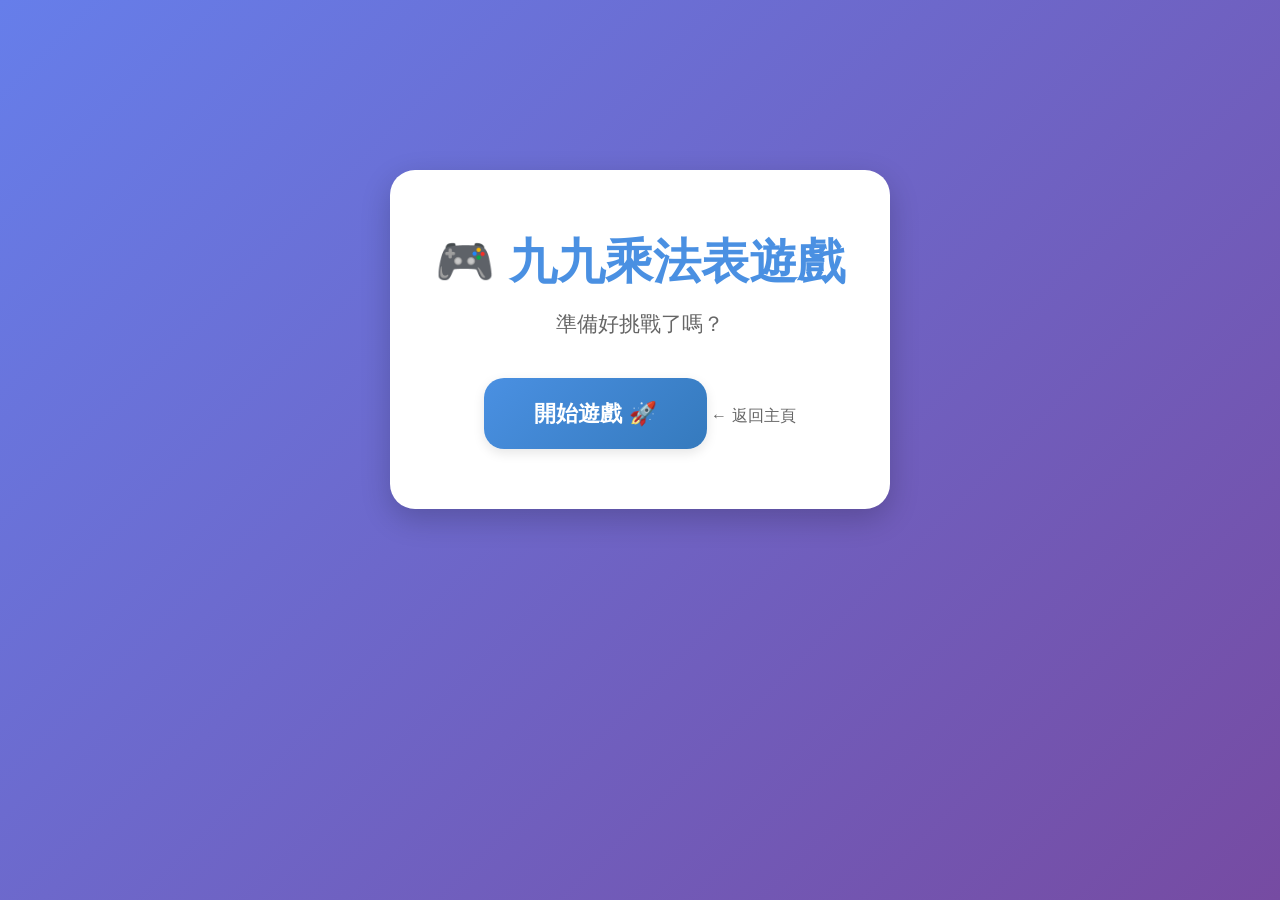
==== apps/multiplication-game/index.html @ ca684402 "Add multiplication game and redesign as multi-app portal - Transform main page into app portal with " ====
<!DOCTYPE html>
<html lang="zh-TW">
  <head>
    <meta charset="UTF-8">
    <meta name="viewport" content="width=device-width, initial-scale=1.0">
    <meta name="description" content="九九乘法表練習遊戲 - 有趣的互動遊戲幫助小學生練習乘法">
    <title>九九乘法表遊戲 🎮</title>
    <link rel="stylesheet" href="css/game.css">
    <link rel="stylesheet" href="css/animations.css">
  </head>
  <body>
    <div class="game-container">
      <!-- 開始畫面 -->
      <div id="start-screen" class="screen active">
        <div class="start-content">
          <h1 class="game-title">🎮 九九乘法表遊戲</h1>
          <p class="game-subtitle">準備好挑戰了嗎？</p>
          <button id="start-btn" class="btn btn-large btn-primary">
            開始遊戲 🚀
          </button>
          <a href="../../" class="back-link">← 返回主頁</a>
        </div>
      </div>

      <!-- 遊戲畫面 -->
      <div id="game-screen" class="screen">
        <!-- 頂部資訊欄 -->
        <div class="game-header">
          <button id="back-btn" class="icon-btn">← 返回</button>
          <div class="score-display">
            <span class="score-label">分數</span>
            <span id="score" class="score-value">0</span>
          </div>
          <div class="mood-icon" id="mood-icon">😊</div>
        </div>

        <!-- 進度條 -->
        <div class="progress-container">
          <div class="progress-bar">
            <div id="progress" class="progress-fill"></div>
          </div>
          <div class="progress-text">
            第 <span id="current-question">1</span> / <span id="total-questions">10</span> 題
          </div>
        </div>

        <!-- 題目顯示區 -->
        <div class="question-container">
          <div class="question-display">
            <span id="multiplicand" class="number">7</span>
            <span class="operator">×</span>
            <span id="multiplier" class="number">8</span>
            <span class="operator">=</span>
            <span class="question-mark">?</span>
          </div>
        </div>

        <!-- 答案輸入區 -->
        <div class="answer-container">
          <div id="answer-display" class="answer-display"></div>
          <div id="feedback" class="feedback"></div>
        </div>

        <!-- 數字鍵盤 -->
        <div class="keypad">
          <button class="key-btn number-key" data-value="1">1</button>
          <button class="key-btn number-key" data-value="2">2</button>
          <button class="key-btn number-key" data-value="3">3</button>
          <button class="key-btn number-key" data-value="4">4</button>
          <button class="key-btn number-key" data-value="5">5</button>
          <button class="key-btn number-key" data-value="6">6</button>
          <button class="key-btn number-key" data-value="7">7</button>
          <button class="key-btn number-key" data-value="8">8</button>
          <button class="key-btn number-key" data-value="9">9</button>
          <button class="key-btn action-key" id="clear-btn">⌫</button>
          <button class="key-btn number-key" data-value="0">0</button>
          <button class="key-btn action-key submit-key" id="submit-btn">✓</button>
        </div>
      </div>

      <!-- 結果畫面 -->
      <div id="result-screen" class="screen">
        <div class="result-content">
          <div id="result-emoji" class="result-emoji">🎉</div>
          <h2 id="result-title" class="result-title">太棒了！</h2>
          <div class="result-stats">
            <div class="stat-item">
              <div class="stat-label">總分</div>
              <div id="final-score" class="stat-value">0</div>
            </div>
            <div class="stat-item">
              <div class="stat-label">答對</div>
              <div id="correct-count" class="stat-value correct">0</div>
            </div>
            <div class="stat-item">
              <div class="stat-label">答錯</div>
              <div id="wrong-count" class="stat-value wrong">0</div>
            </div>
          </div>
          <div id="result-message" class="result-message"></div>
          <div class="result-actions">
            <button id="restart-btn" class="btn btn-large btn-success">
              再玩一次 🔄
            </button>
            <a href="../../" class="btn btn-large">返回主頁</a>
          </div>
        </div>
      </div>
    </div>

    <!-- JavaScript -->
    <script src="js/question-generator.js"></script>
    <script src="js/game-engine.js"></script>
    <script src="js/ui-controller.js"></script>
    <script src="js/app.js"></script>
  </body>
</html>
---- apps/multiplication-game/css/game.css ----
/* Game Styles - 童趣卡通風格 */

:root {
  /* 童趣色彩 */
  --color-primary: #4A90E2;
  --color-success: #7ED321;
  --color-warning: #F5A623;
  --color-danger: #FF6B6B;
  --color-info: #FF69B4;
  
  /* 背景漸變 */
  --bg-gradient: linear-gradient(135deg, #667eea 0%, #764ba2 100%);
  --bg-light: linear-gradient(135deg, #f5f7fa 0%, #c3cfe2 100%);
  
  /* 圓角 */
  --radius-small: 12px;
  --radius-medium: 20px;
  --radius-large: 25px;
  
  /* 陰影 */
  --shadow-small: 0 4px 12px rgba(0, 0, 0, 0.1);
  --shadow-medium: 0 6px 20px rgba(0, 0, 0, 0.15);
  --shadow-large: 0 10px 30px rgba(0, 0, 0, 0.2);
}

* {
  margin: 0;
  padding: 0;
  box-sizing: border-box;
}

body {
  font-family: 'Segoe UI', Tahoma, Geneva, Verdana, sans-serif;
  background: var(--bg-gradient);
  min-height: 100vh;
  display: flex;
  justify-content: center;
  align-items: center;
  color: #333;
}

/* 遊戲容器 */
.game-container {
  width: 100%;
  max-width: 600px;
  min-height: 600px;
  position: relative;
}

/* 畫面切換 */
.screen {
  display: none;
  width: 100%;
  padding: 20px;
}

.screen.active {
  display: flex;
  flex-direction: column;
  justify-content: center;
  align-items: center;
}

/* ===== 開始畫面 ===== */
.start-content {
  text-align: center;
  background: white;
  padding: 60px 40px;
  border-radius: var(--radius-large);
  box-shadow: var(--shadow-large);
  max-width: 500px;
  width: 100%;
}

.game-title {
  font-size: 3rem;
  color: var(--color-primary);
  margin-bottom: 16px;
  font-weight: 700;
}

.game-subtitle {
  font-size: 1.3rem;
  color: #666;
  margin-bottom: 40px;
}

.back-link {
  display: inline-block;
  margin-top: 24px;
  color: #666;
  text-decoration: none;
  font-size: 1rem;
  transition: color 0.3s ease;
}

.back-link:hover {
  color: var(--color-primary);
}

/* ===== 遊戲畫面 ===== */
#game-screen {
  background: white;
  border-radius: var(--radius-large);
  box-shadow: var(--shadow-large);
  padding: 24px;
  min-height: 600px;
}

/* 頂部資訊欄 */
.game-header {
  display: flex;
  justify-content: space-between;
  align-items: center;
  margin-bottom: 20px;
}

.icon-btn {
  background: transparent;
  border: none;
  font-size: 1.2rem;
  color: #666;
  cursor: pointer;
  padding: 8px 16px;
  border-radius: var(--radius-small);
  transition: all 0.3s ease;
}

.icon-btn:hover {
  background: #f0f0f0;
  color: var(--color-primary);
}

.score-display {
  display: flex;
  flex-direction: column;
  align-items: center;
}

.score-label {
  font-size: 0.85rem;
  color: #999;
  margin-bottom: 4px;
}

.score-value {
  font-size: 2rem;
  font-weight: 700;
  color: var(--color-primary);
}

.mood-icon {
  font-size: 2.5rem;
}

/* 進度條 */
.progress-container {
  margin-bottom: 30px;
}

.progress-bar {
  width: 100%;
  height: 12px;
  background: #e0e0e0;
  border-radius: 10px;
  overflow: hidden;
  margin-bottom: 8px;
}

.progress-fill {
  height: 100%;
  background: linear-gradient(90deg, var(--color-success), var(--color-info));
  width: 10%;
  transition: width 0.5s ease;
  border-radius: 10px;
}

.progress-text {
  text-align: center;
  font-size: 0.95rem;
  color: #666;
  font-weight: 600;
}

/* 題目顯示 */
.question-container {
  margin-bottom: 40px;
}

.question-display {
  display: flex;
  justify-content: center;
  align-items: center;
  gap: 20px;
  font-size: 5rem;
  font-weight: 700;
  color: var(--color-primary);
  padding: 20px;
}

.number {
  min-width: 80px;
  text-align: center;
}

.operator {
  color: #666;
  font-size: 4rem;
}

.question-mark {
  color: var(--color-warning);
  animation: pulse 1.5s ease-in-out infinite;
}

/* 答案區 */
.answer-container {
  margin-bottom: 30px;
  min-height: 100px;
  display: flex;
  flex-direction: column;
  align-items: center;
  justify-content: center;
}

.answer-display {
  font-size: 4rem;
  font-weight: 700;
  color: var(--color-primary);
  min-height: 80px;
  display: flex;
  align-items: center;
  justify-content: center;
  letter-spacing: 8px;
}

.feedback {
  font-size: 1.5rem;
  font-weight: 600;
  margin-top: 16px;
  min-height: 40px;
  display: flex;
  align-items: center;
  justify-content: center;
}

/* 數字鍵盤 */
.keypad {
  display: grid;
  grid-template-columns: repeat(3, 1fr);
  gap: 12px;
  max-width: 400px;
  margin: 0 auto;
}

.key-btn {
  padding: 24px;
  font-size: 1.8rem;
  font-weight: 700;
  border: none;
  border-radius: var(--radius-medium);
  cursor: pointer;
  transition: all 0.2s ease;
  box-shadow: var(--shadow-small);
}

.number-key {
  background: linear-gradient(135deg, #667eea, #764ba2);
  color: white;
}

.number-key:hover {
  transform: scale(1.05);
  box-shadow: var(--shadow-medium);
}

.number-key:active {
  transform: scale(0.95);
}

.action-key {
  background: linear-gradient(135deg, #f093fb, #f5576c);
  color: white;
}

.action-key:hover {
  transform: scale(1.05);
  box-shadow: var(--shadow-medium);
}

.submit-key {
  background: linear-gradient(135deg, var(--color-success), #5FA31A);
  font-size: 2.5rem;
}

/* ===== 結果畫面 ===== */
#result-screen {
  background: white;
  border-radius: var(--radius-large);
  box-shadow: var(--shadow-large);
  padding: 40px 30px;
}

.result-content {
  text-align: center;
  width: 100%;
}

.result-emoji {
  font-size: 6rem;
  margin-bottom: 20px;
  animation: bounceIn 0.8s ease;
}

.result-title {
  font-size: 2.5rem;
  color: var(--color-primary);
  margin-bottom: 30px;
  font-weight: 700;
}

.result-stats {
  display: flex;
  justify-content: space-around;
  margin-bottom: 30px;
  gap: 20px;
}

.stat-item {
  flex: 1;
  background: var(--bg-light);
  padding: 20px;
  border-radius: var(--radius-medium);
  box-shadow: var(--shadow-small);
}

.stat-label {
  font-size: 0.95rem;
  color: #666;
  margin-bottom: 8px;
}

.stat-value {
  font-size: 2.5rem;
  font-weight: 700;
  color: var(--color-primary);
}

.stat-value.correct {
  color: var(--color-success);
}

.stat-value.wrong {
  color: var(--color-danger);
}

.result-message {
  font-size: 1.2rem;
  color: #666;
  margin-bottom: 30px;
  line-height: 1.6;
}

.result-actions {
  display: flex;
  gap: 16px;
  justify-content: center;
  flex-wrap: wrap;
}

/* 通用按鈕 */
.btn {
  display: inline-block;
  padding: 16px 40px;
  font-size: 1.2rem;
  font-weight: 700;
  text-align: center;
  text-decoration: none;
  border: none;
  border-radius: var(--radius-medium);
  cursor: pointer;
  transition: all 0.3s ease;
  box-shadow: var(--shadow-small);
}

.btn:hover {
  transform: translateY(-2px) scale(1.02);
  box-shadow: var(--shadow-medium);
}

.btn:active {
  transform: translateY(0) scale(0.98);
}

.btn-large {
  padding: 20px 50px;
  font-size: 1.4rem;
}

.btn-primary {
  background: linear-gradient(135deg, var(--color-primary), #357ABD);
  color: white;
}

.btn-success {
  background: linear-gradient(135deg, var(--color-success), #5FA31A);
  color: white;
}

/* 響應式設計 */
@media (max-width: 768px) {
  .game-title {
    font-size: 2.2rem;
  }
  
  .question-display {
    font-size: 3.5rem;
    gap: 12px;
  }
  
  .number {
    min-width: 60px;
  }
  
  .operator {
    font-size: 3rem;
  }
  
  .answer-display {
    font-size: 3rem;
  }
  
  .key-btn {
    padding: 20px;
    font-size: 1.5rem;
  }
  
  .keypad {
    gap: 10px;
  }
  
  .result-emoji {
    font-size: 4.5rem;
  }
  
  .result-title {
    font-size: 2rem;
  }
  
  .stat-value {
    font-size: 2rem;
  }
  
  .result-stats {
    flex-direction: column;
    gap: 12px;
  }
}
---- apps/multiplication-game/css/animations.css ----
/* Animations - 動畫效果 */

/* 淡入淡出 */
@keyframes fadeIn {
  from {
    opacity: 0;
  }
  to {
    opacity: 1;
  }
}

@keyframes fadeOut {
  from {
    opacity: 1;
  }
  to {
    opacity: 0;
  }
}

/* 脈衝效果 */
@keyframes pulse {
  0%, 100% {
    transform: scale(1);
    opacity: 1;
  }
  50% {
    transform: scale(1.1);
    opacity: 0.8;
  }
}

/* 彈跳進入 */
@keyframes bounceIn {
  0% {
    opacity: 0;
    transform: scale(0.3);
  }
  50% {
    opacity: 1;
    transform: scale(1.1);
  }
  70% {
    transform: scale(0.9);
  }
  100% {
    transform: scale(1);
  }
}

/* 搖晃效果（錯誤時） */
@keyframes shake {
  0%, 100% {
    transform: translateX(0);
  }
  10%, 30%, 50%, 70%, 90% {
    transform: translateX(-10px);
  }
  20%, 40%, 60%, 80% {
    transform: translateX(10px);
  }
}

/* 向上飛出（分數） */
@keyframes flyUp {
  0% {
    opacity: 0;
    transform: translateY(20px) scale(0.5);
  }
  50% {
    opacity: 1;
    transform: translateY(-10px) scale(1.2);
  }
  100% {
    opacity: 0;
    transform: translateY(-50px) scale(1);
  }
}

/* 閃爍效果（正確答案） */
@keyframes flash {
  0%, 50%, 100% {
    opacity: 1;
  }
  25%, 75% {
    opacity: 0.5;
  }
}

/* 放大縮小 */
@keyframes scaleUp {
  0% {
    transform: scale(1);
  }
  50% {
    transform: scale(1.2);
  }
  100% {
    transform: scale(1);
  }
}

/* 旋轉 */
@keyframes rotate {
  from {
    transform: rotate(0deg);
  }
  to {
    transform: rotate(360deg);
  }
}

/* 彈跳（圖示） */
@keyframes bounce {
  0%, 20%, 50%, 80%, 100% {
    transform: translateY(0);
  }
  40% {
    transform: translateY(-20px);
  }
  60% {
    transform: translateY(-10px);
  }
}

/* 彩虹效果 */
@keyframes rainbow {
  0% {
    background-position: 0% 50%;
  }
  50% {
    background-position: 100% 50%;
  }
  100% {
    background-position: 0% 50%;
  }
}

/* 應用動畫的 class */
.animate-correct {
  animation: flash 0.6s ease, scaleUp 0.6s ease;
}

.animate-wrong {
  animation: shake 0.5s ease;
}

.animate-score {
  animation: flyUp 1s ease-out;
}

.animate-bounce {
  animation: bounce 1s ease infinite;
}

.animate-pulse {
  animation: pulse 1.5s ease-in-out infinite;
}

/* 正確答案回饋 */
.feedback.correct {
  color: var(--color-success);
  animation: bounceIn 0.5s ease;
}

.feedback.wrong {
  color: var(--color-danger);
  animation: shake 0.5s ease;
}

/* 分數動畫 */
.score-popup {
  position: absolute;
  font-size: 2rem;
  font-weight: 700;
  color: var(--color-success);
  animation: flyUp 1s ease-out forwards;
  pointer-events: none;
  z-index: 1000;
}

/* 連擊效果 */
.streak-display {
  position: fixed;
  top: 50%;
  left: 50%;
  transform: translate(-50%, -50%);
  font-size: 3rem;
  font-weight: 700;
  color: var(--color-warning);
  text-shadow: 2px 2px 4px rgba(0, 0, 0, 0.3);
  animation: scaleUp 0.8s ease, fadeOut 0.8s ease 0.5s forwards;
  pointer-events: none;
  z-index: 1000;
}

/* 星星爆炸效果 */
.star-burst {
  position: absolute;
  font-size: 2rem;
  animation: burst 1s ease-out forwards;
  pointer-events: none;
}

@keyframes burst {
  0% {
    opacity: 1;
    transform: translate(0, 0) scale(0);
  }
  50% {
    opacity: 1;
  }
  100% {
    opacity: 0;
    transform: translate(var(--tx), var(--ty)) scale(1);
  }
}

/* 過渡效果 */
.fade-in {
  animation: fadeIn 0.5s ease;
}

.fade-out {
  animation: fadeOut 0.5s ease;
}

/* 載入動畫 */
@keyframes spin {
  to {
    transform: rotate(360deg);
  }
}

.loading {
  display: inline-block;
  width: 40px;
  height: 40px;
  border: 4px solid rgba(255, 255, 255, 0.3);
  border-radius: 50%;
  border-top-color: white;
  animation: spin 1s linear infinite;
}

/* 彩紙效果（慶祝） */
.confetti {
  position: fixed;
  width: 10px;
  height: 10px;
  background: var(--color-success);
  animation: confetti-fall 3s linear forwards;
  pointer-events: none;
  z-index: 1000;
}

@keyframes confetti-fall {
  0% {
    transform: translateY(-100vh) rotate(0deg);
    opacity: 1;
  }
  100% {
    transform: translateY(100vh) rotate(720deg);
    opacity: 0;
  }
}

/* 成功回饋綠色閃爍 */
.success-flash {
  animation: success-pulse 0.6s ease;
}

@keyframes success-pulse {
  0%, 100% {
    background-color: transparent;
  }
  50% {
    background-color: rgba(126, 211, 33, 0.2);
  }
}

/* 錯誤回饋紅色閃爍 */
.error-flash {
  animation: error-pulse 0.6s ease;
}

@keyframes error-pulse {
  0%, 100% {
    background-color: transparent;
  }
  50% {
    background-color: rgba(255, 107, 107, 0.2);
  }
}
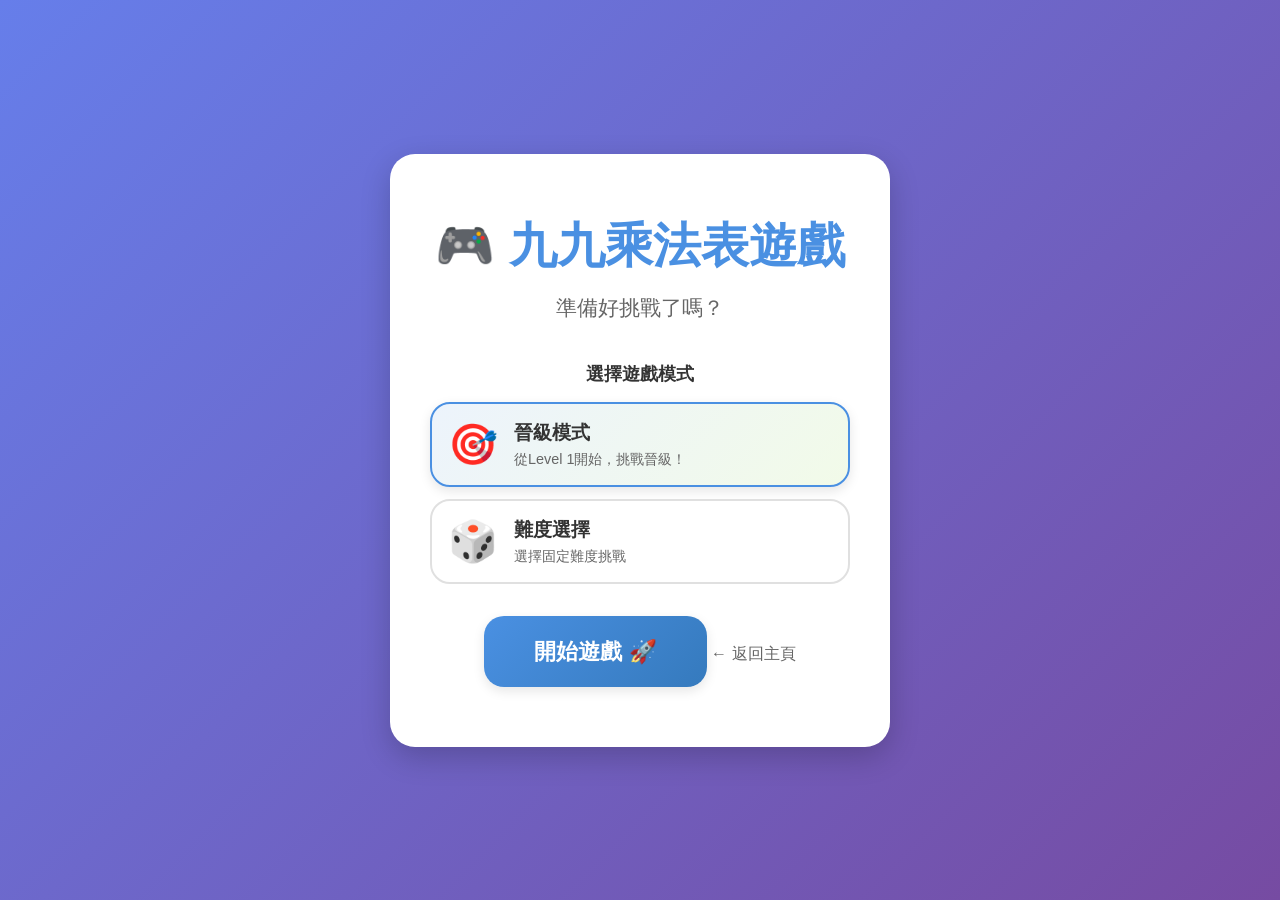
==== commit ef1fd04a: "Add game mode selection and difficulty levels New Features: 1. Game Mode Selection    - Progression " ====
--- a/apps/multiplication-game/index.html
+++ b/apps/multiplication-game/index.html
@@ -15,6 +15,56 @@
         <div class="start-content">
           <h1 class="game-title">🎮 九九乘法表遊戲</h1>
           <p class="game-subtitle">準備好挑戰了嗎？</p>
+          
+          <!-- 遊戲模式選擇 -->
+          <div class="mode-selection">
+            <h3 class="selection-title">選擇遊戲模式</h3>
+            <div class="mode-options">
+              <div class="mode-option active" data-mode="progression">
+                <div class="option-icon">🎯</div>
+                <div class="option-content">
+                  <div class="option-title">晉級模式</div>
+                  <div class="option-desc">從Level 1開始，挑戰晉級！</div>
+                </div>
+              </div>
+              <div class="mode-option" data-mode="fixed">
+                <div class="option-icon">🎲</div>
+                <div class="option-content">
+                  <div class="option-title">難度選擇</div>
+                  <div class="option-desc">選擇固定難度挑戰</div>
+                </div>
+              </div>
+            </div>
+          </div>
+
+          <!-- 難度選擇（固定難度模式才顯示） -->
+          <div class="difficulty-selection" id="difficulty-selection" style="display: none;">
+            <h3 class="selection-title">選擇難度等級</h3>
+            <div class="difficulty-options">
+              <div class="difficulty-option active" data-level="1">
+                <div class="difficulty-badge level-1">Level 1</div>
+                <div class="difficulty-info">
+                  <div class="difficulty-time">⏱️ 7 秒</div>
+                  <div class="difficulty-desc">完整題目</div>
+                </div>
+              </div>
+              <div class="difficulty-option" data-level="2">
+                <div class="difficulty-badge level-2">Level 2</div>
+                <div class="difficulty-info">
+                  <div class="difficulty-time">⏱️ 5 秒</div>
+                  <div class="difficulty-desc">排除 1-2</div>
+                </div>
+              </div>
+              <div class="difficulty-option" data-level="3">
+                <div class="difficulty-badge level-3">Level 3</div>
+                <div class="difficulty-info">
+                  <div class="difficulty-time">⏱️ 3 秒</div>
+                  <div class="difficulty-desc">排除 1-4</div>
+                </div>
+              </div>
+            </div>
+          </div>
+
           <button id="start-btn" class="btn btn-large btn-primary">
             開始遊戲 🚀
           </button>
@@ -27,11 +77,25 @@
         <!-- 頂部資訊欄 -->
         <div class="game-header">
           <button id="back-btn" class="icon-btn">← 返回</button>
+          <div class="level-display">
+            <span class="level-label">等級</span>
+            <span id="level" class="level-value">1</span>
+          </div>
           <div class="score-display">
             <span class="score-label">分數</span>
             <span id="score" class="score-value">0</span>
           </div>
           <div class="mood-icon" id="mood-icon">😊</div>
+        </div>
+
+        <!-- 計時器 -->
+        <div class="timer-container">
+          <div class="timer-bar">
+            <div id="timer-fill" class="timer-fill"></div>
+          </div>
+          <div class="timer-text">
+            ⏱️ <span id="timer-display">10</span> 秒
+          </div>
         </div>
 
         <!-- 進度條 -->
@@ -60,22 +124,6 @@
           <div id="answer-display" class="answer-display"></div>
           <div id="feedback" class="feedback"></div>
         </div>
-
-        <!-- 數字鍵盤 -->
-        <div class="keypad">
-          <button class="key-btn number-key" data-value="1">1</button>
-          <button class="key-btn number-key" data-value="2">2</button>
-          <button class="key-btn number-key" data-value="3">3</button>
-          <button class="key-btn number-key" data-value="4">4</button>
-          <button class="key-btn number-key" data-value="5">5</button>
-          <button class="key-btn number-key" data-value="6">6</button>
-          <button class="key-btn number-key" data-value="7">7</button>
-          <button class="key-btn number-key" data-value="8">8</button>
-          <button class="key-btn number-key" data-value="9">9</button>
-          <button class="key-btn action-key" id="clear-btn">⌫</button>
-          <button class="key-btn number-key" data-value="0">0</button>
-          <button class="key-btn action-key submit-key" id="submit-btn">✓</button>
-        </div>
       </div>
 
       <!-- 結果畫面 -->
@@ -84,6 +132,10 @@
           <div id="result-emoji" class="result-emoji">🎉</div>
           <h2 id="result-title" class="result-title">太棒了！</h2>
           <div class="result-stats">
+            <div class="stat-item">
+              <div class="stat-label">最高等級</div>
+              <div id="final-level" class="stat-value level">1</div>
+            </div>
             <div class="stat-item">
               <div class="stat-label">總分</div>
               <div id="final-score" class="stat-value">0</div>
--- a/apps/multiplication-game/css/game.css
+++ b/apps/multiplication-game/css/game.css
@@ -85,6 +85,137 @@
   margin-bottom: 40px;
 }
 
+/* 模式選擇 */
+.mode-selection,
+.difficulty-selection {
+  margin-bottom: 32px;
+}
+
+.selection-title {
+  font-size: 1.1rem;
+  color: #333;
+  margin-bottom: 16px;
+  font-weight: 600;
+}
+
+.mode-options {
+  display: grid;
+  gap: 12px;
+}
+
+.mode-option {
+  display: flex;
+  align-items: center;
+  padding: 16px;
+  border: 2px solid #e0e0e0;
+  border-radius: var(--radius-medium);
+  cursor: pointer;
+  transition: all 0.3s ease;
+  background: white;
+}
+
+.mode-option:hover {
+  border-color: var(--color-primary);
+  transform: translateY(-2px);
+  box-shadow: var(--shadow-small);
+}
+
+.mode-option.active {
+  border-color: var(--color-primary);
+  background: linear-gradient(135deg, rgba(74, 144, 226, 0.1), rgba(126, 211, 33, 0.1));
+  box-shadow: var(--shadow-small);
+}
+
+.option-icon {
+  font-size: 2.5rem;
+  margin-right: 16px;
+}
+
+.option-content {
+  text-align: left;
+  flex: 1;
+}
+
+.option-title {
+  font-size: 1.2rem;
+  font-weight: 600;
+  color: #333;
+  margin-bottom: 4px;
+}
+
+.option-desc {
+  font-size: 0.9rem;
+  color: #666;
+}
+
+/* 難度選擇 */
+.difficulty-options {
+  display: grid;
+  grid-template-columns: repeat(3, 1fr);
+  gap: 12px;
+}
+
+.difficulty-option {
+  padding: 16px 12px;
+  border: 2px solid #e0e0e0;
+  border-radius: var(--radius-medium);
+  cursor: pointer;
+  transition: all 0.3s ease;
+  background: white;
+  text-align: center;
+}
+
+.difficulty-option:hover {
+  border-color: var(--color-primary);
+  transform: translateY(-2px);
+  box-shadow: var(--shadow-small);
+}
+
+.difficulty-option.active {
+  border-color: var(--color-primary);
+  background: linear-gradient(135deg, rgba(74, 144, 226, 0.1), rgba(126, 211, 33, 0.1));
+  box-shadow: var(--shadow-small);
+}
+
+.difficulty-badge {
+  font-size: 1.3rem;
+  font-weight: 700;
+  padding: 8px 16px;
+  border-radius: var(--radius-small);
+  margin-bottom: 12px;
+  display: inline-block;
+}
+
+.difficulty-badge.level-1 {
+  background: linear-gradient(135deg, #7ED321, #5FA31A);
+  color: white;
+}
+
+.difficulty-badge.level-2 {
+  background: linear-gradient(135deg, #F5A623, #FF8C00);
+  color: white;
+}
+
+.difficulty-badge.level-3 {
+  background: linear-gradient(135deg, #FF6B6B, #D32F2F);
+  color: white;
+}
+
+.difficulty-info {
+  font-size: 0.9rem;
+}
+
+.difficulty-time {
+  font-weight: 600;
+  color: #333;
+  margin-bottom: 4px;
+}
+
+.difficulty-desc {
+  color: #666;
+  font-size: 0.85rem;
+}
+
 .back-link {
   display: inline-block;
   margin-top: 24px;
@@ -131,6 +262,28 @@
   color: var(--color-primary);
 }
 
+.level-display {
+  display: flex;
+  flex-direction: column;
+  align-items: center;
+}
+
+.level-label {
+  font-size: 0.85rem;
+  color: #999;
+  margin-bottom: 4px;
+}
+
+.level-value {
+  font-size: 2rem;
+  font-weight: 700;
+  color: var(--color-warning);
+  background: linear-gradient(135deg, #F5A623, #FF8C00);
+  -webkit-background-clip: text;
+  -webkit-text-fill-color: transparent;
+  background-clip: text;
+}
+
 .score-display {
   display: flex;
   flex-direction: column;
@@ -151,6 +304,60 @@
 
 .mood-icon {
   font-size: 2.5rem;
+}
+
+/* 計時器 */
+.timer-container {
+  margin-bottom: 20px;
+}
+
+.timer-bar {
+  width: 100%;
+  height: 20px;
+  background: #e0e0e0;
+  border-radius: 12px;
+  overflow: hidden;
+  margin-bottom: 8px;
+  box-shadow: inset 0 2px 4px rgba(0, 0, 0, 0.1);
+}
+
+.timer-fill {
+  height: 100%;
+  background: linear-gradient(90deg, var(--color-success), var(--color-warning));
+  width: 100%;
+  transition: width 0.1s linear;
+  border-radius: 12px;
+}
+
+.timer-fill.warning {
+  background: linear-gradient(90deg, var(--color-warning), var(--color-danger));
+  animation: pulse-timer 0.5s ease-in-out infinite;
+}
+
+.timer-fill.danger {
+  background: var(--color-danger);
+  animation: pulse-timer 0.3s ease-in-out infinite;
+}
+
+.timer-text {
+  text-align: center;
+  font-size: 1.1rem;
+  font-weight: 700;
+  color: #666;
+}
+
+.timer-text.warning {
+  color: var(--color-warning);
+}
+
+.timer-text.danger {
+  color: var(--color-danger);
+  animation: shake 0.3s ease-in-out infinite;
+}
+
+@keyframes pulse-timer {
+  0%, 100% { opacity: 1; }
+  50% { opacity: 0.7; }
 }
 
 /* 進度條 */
@@ -244,55 +451,6 @@
   justify-content: center;
 }
 
-/* 數字鍵盤 */
-.keypad {
-  display: grid;
-  grid-template-columns: repeat(3, 1fr);
-  gap: 12px;
-  max-width: 400px;
-  margin: 0 auto;
-}
-
-.key-btn {
-  padding: 24px;
-  font-size: 1.8rem;
-  font-weight: 700;
-  border: none;
-  border-radius: var(--radius-medium);
-  cursor: pointer;
-  transition: all 0.2s ease;
-  box-shadow: var(--shadow-small);
-}
-
-.number-key {
-  background: linear-gradient(135deg, #667eea, #764ba2);
-  color: white;
-}
-
-.number-key:hover {
-  transform: scale(1.05);
-  box-shadow: var(--shadow-medium);
-}
-
-.number-key:active {
-  transform: scale(0.95);
-}
-
-.action-key {
-  background: linear-gradient(135deg, #f093fb, #f5576c);
-  color: white;
-}
-
-.action-key:hover {
-  transform: scale(1.05);
-  box-shadow: var(--shadow-medium);
-}
-
-.submit-key {
-  background: linear-gradient(135deg, var(--color-success), #5FA31A);
-  font-size: 2.5rem;
-}
-
 /* ===== 結果畫面 ===== */
 #result-screen {
   background: white;
@@ -352,6 +510,10 @@
 
 .stat-value.wrong {
   color: var(--color-danger);
+}
+
+.stat-value.level {
+  color: var(--color-warning);
 }
 
 .result-message {
@@ -430,15 +592,6 @@
     font-size: 3rem;
   }
   
-  .key-btn {
-    padding: 20px;
-    font-size: 1.5rem;
-  }
-  
-  .keypad {
-    gap: 10px;
-  }
-  
   .result-emoji {
     font-size: 4.5rem;
   }
--- a/apps/multiplication-game/css/animations.css
+++ b/apps/multiplication-game/css/animations.css
@@ -292,3 +292,44 @@
     background-color: rgba(255, 107, 107, 0.2);
   }
 }
+
+/* 等級晉升通知 */
+.level-up-notification {
+  position: fixed;
+  top: 15%;
+  left: 50%;
+  transform: translate(-50%, 0);
+  background: linear-gradient(135deg, #F5A623, #FF8C00);
+  color: white;
+  padding: 30px 50px;
+  border-radius: 20px;
+  font-size: 2.5rem;
+  font-weight: 700;
+  box-shadow: 0 10px 40px rgba(0, 0, 0, 0.3);
+  animation: levelUpBounce 1.2s ease;
+  z-index: 2000;
+  pointer-events: none;
+}
+
+@keyframes levelUpBounce {
+  0% {
+    opacity: 0;
+    transform: translate(-50%, 0) scale(0.3);
+  }
+  40% {
+    opacity: 1;
+    transform: translate(-50%, 0) scale(1.2);
+  }
+  60% {
+    opacity: 1;
+    transform: translate(-50%, 0) scale(0.9);
+  }
+  85% {
+    opacity: 1;
+    transform: translate(-50%, 0) scale(1);
+  }
+  100% {
+    opacity: 0;
+    transform: translate(-50%, 0) scale(1);
+  }
+}
